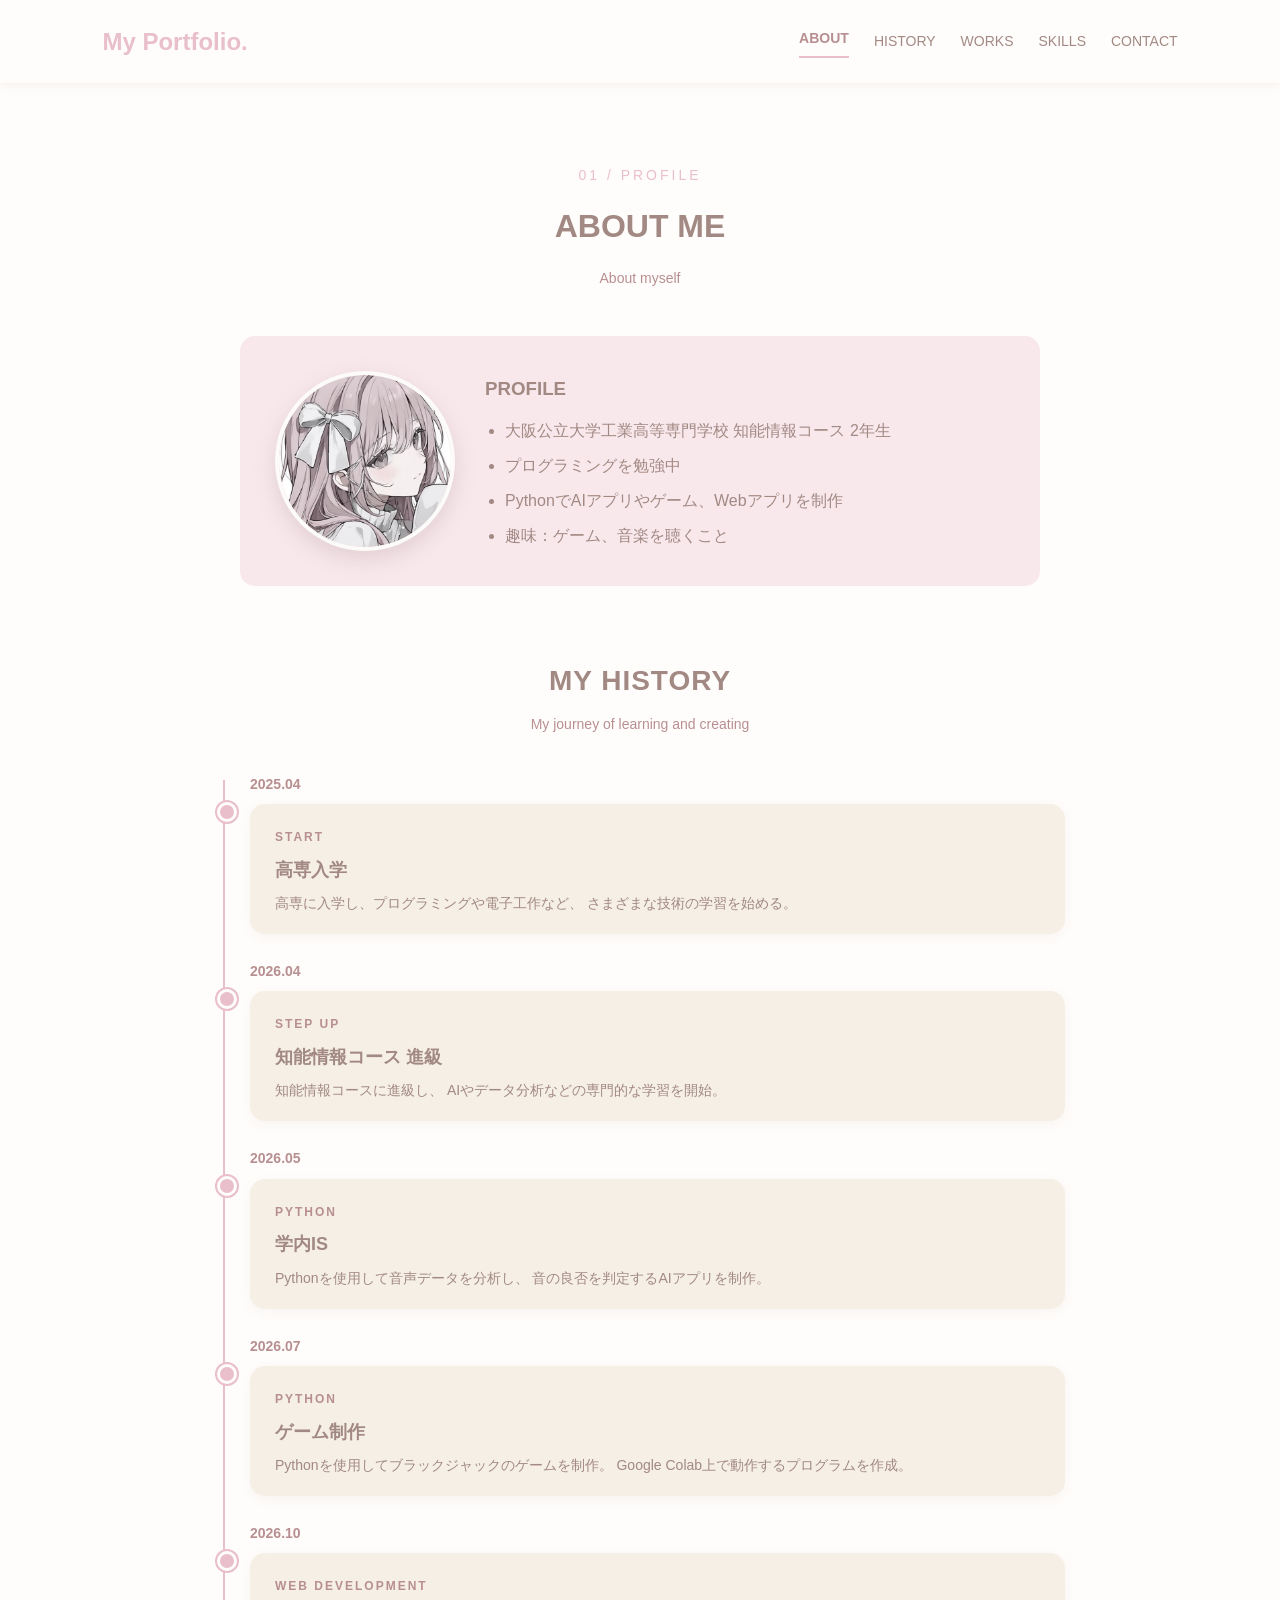
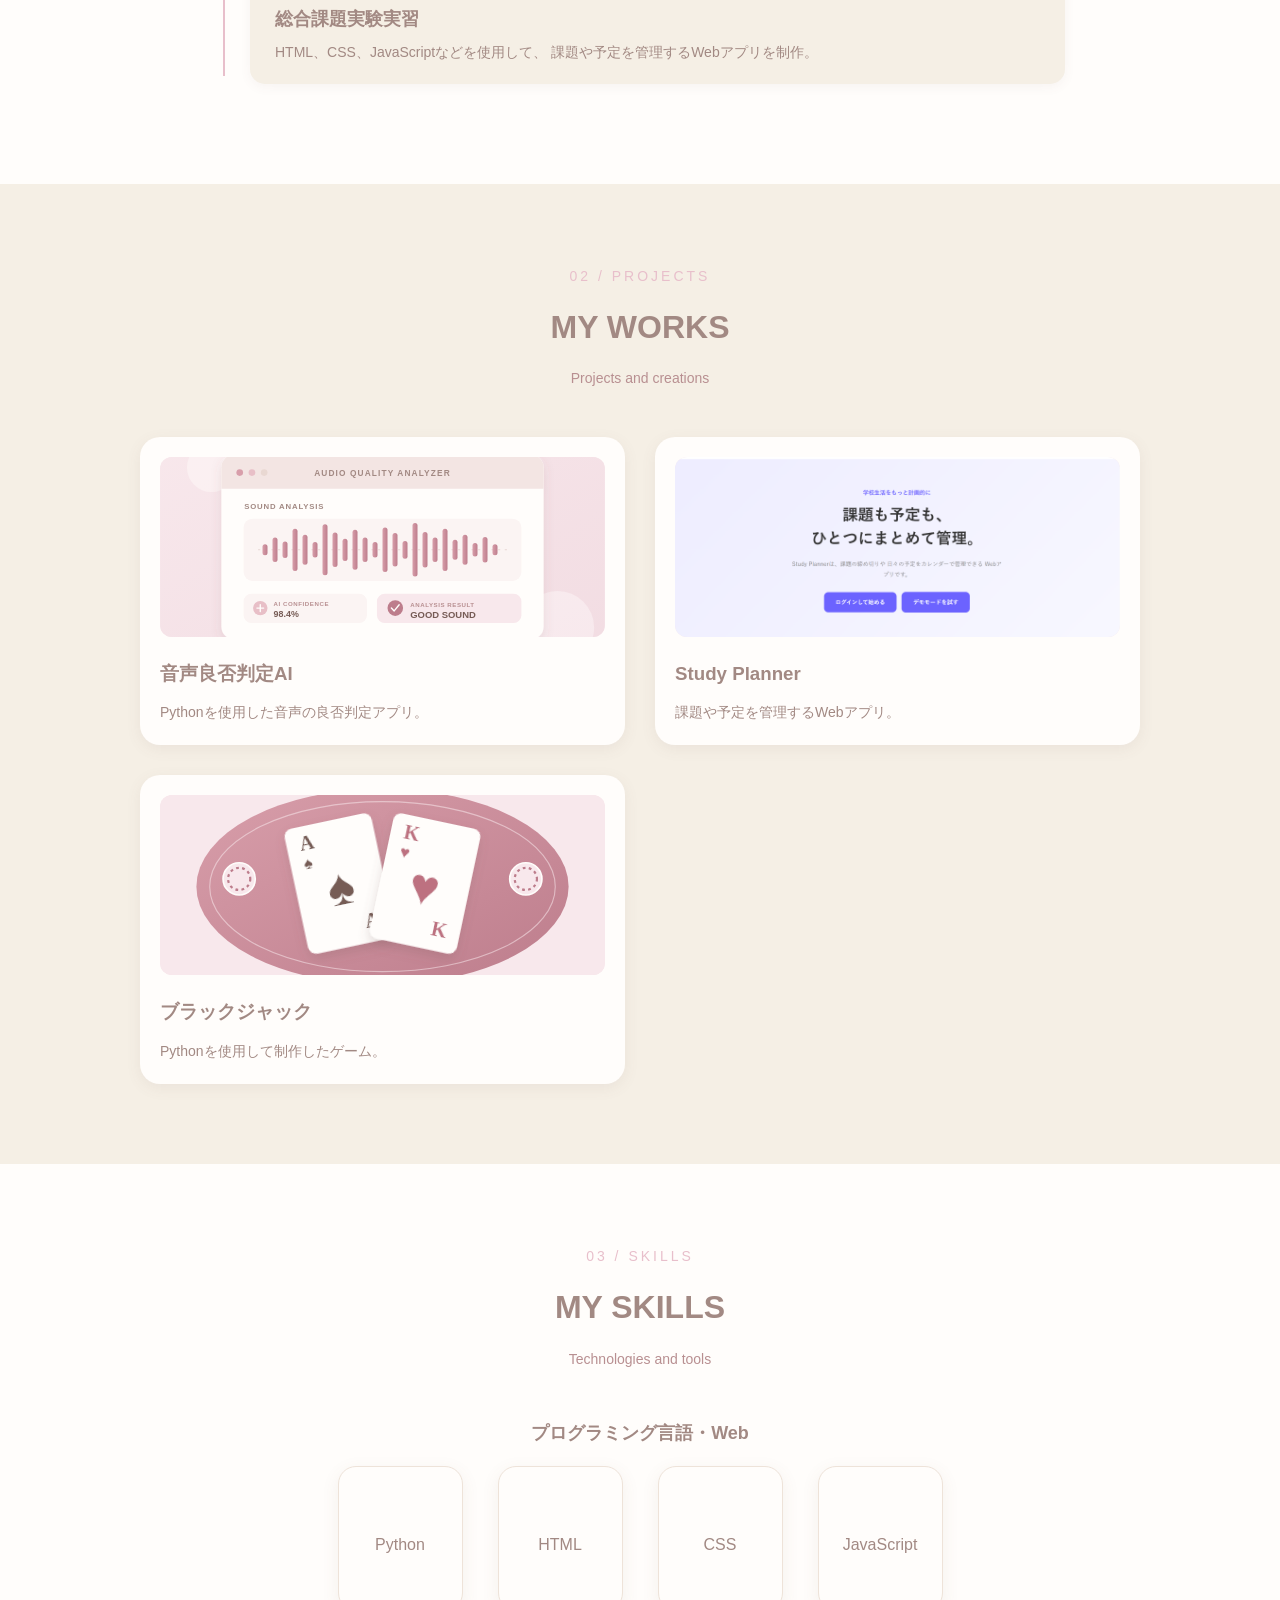
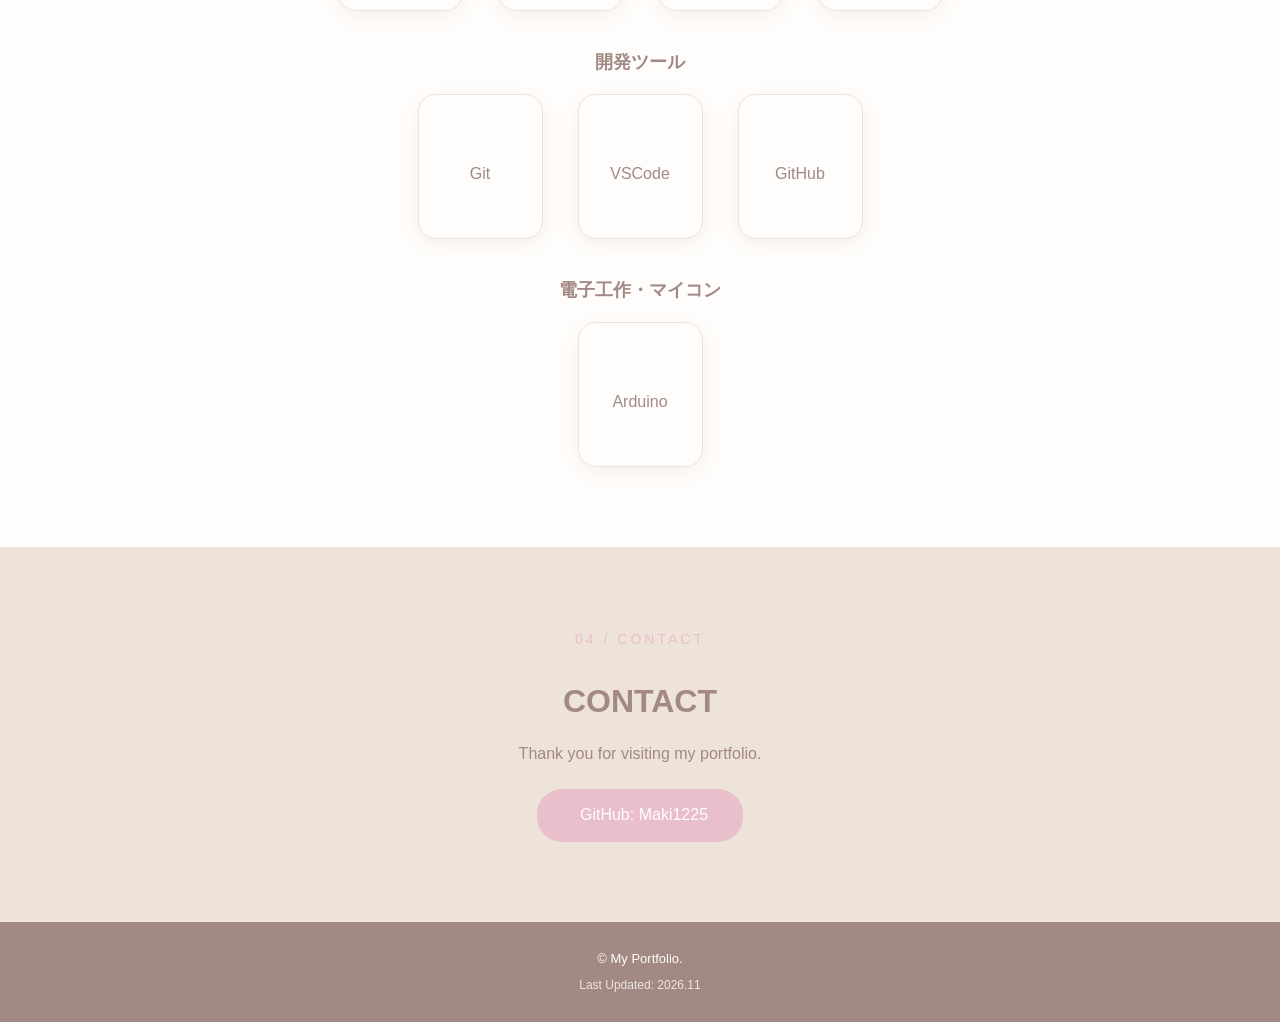
==== index.html @ 2e911157 "Add blackjack GitHub link" ====
<!DOCTYPE html>
<html lang="ja">

<head>
  <meta charset="UTF-8">
  <meta name="viewport" content="width=device-width, initial-scale=1.0">

  <link rel="stylesheet" href="css/style.css">
  <link rel="stylesheet" href="https://cdn.jsdelivr.net/gh/devicons/devicon@latest/devicon.min.css" media="print"
    onload="this.media='all'">
</head>

<body>

  <div id="pageLoader" class="page-loader" role="status" aria-live="polite">
    <div class="loader-spinner" aria-hidden="true"></div>
    <p>Loading</p>
  </div>

  <!-- ヘッダー -->
  <header>
    <h1 class="logo">My Portfolio.</h1>

    <nav>
      <a href="#about">ABOUT</a>
      <a href="#history">HISTORY</a>
      <a href="#works">WORKS</a>
      <a href="#skills">SKILLS</a>
      <a href="#contact">CONTACT</a>
    </nav>
  </header>

  <!-- メイン -->
  <main>

    <!-- プロフィール -->
    <section id="about" class="content-section">

      <p class="section-number">01 / PROFILE</p>
      <h2>ABOUT ME</h2>

      <p class="section-description">
        About myself
      </p>

      <div class="profile-box">

        <div class="profile-image">
          <img src="images/profile-icon.png" alt="アイコン風のイラスト">
        </div>

        <div class="profile-text">
          <h3>PROFILE</h3>
          <ul>
            <li>大阪公立大学工業高等専門学校 知能情報コース 2年生</li>
            <li>プログラミングを勉強中</li>
            <li>PythonでAIアプリやゲーム、Webアプリを制作</li>
            <li>趣味：ゲーム、音楽を聴くこと</li>
          </ul>
        </div>

      </div>

      <!-- MY HISTORY -->
      <div id="history" class="history-section">
        <h3>MY HISTORY</h3>
        <p class="history-subtitle">
          My journey of learning and creating
        </p>

        <div class="timeline">

          <div class="timeline-item">
            <span class="timeline-date">2025.04</span>
            <div class="timeline-content">
              <span class="timeline-label">START</span>
              <h4>高専入学</h4>
              <p>
                高専に入学し、プログラミングや電子工作など、
                さまざまな技術の学習を始める。
              </p>
            </div>
          </div>

          <div class="timeline-item">
            <span class="timeline-date">2026.04</span>
            <div class="timeline-content">
              <span class="timeline-label">STEP UP</span>
              <h4>知能情報コース 進級</h4>
              <p>
                知能情報コースに進級し、
                AIやデータ分析などの専門的な学習を開始。
              </p>
            </div>
          </div>

          <div class="timeline-item">
            <span class="timeline-date">2026.05</span>
            <div class="timeline-content">
              <span class="timeline-label">PYTHON</span>
              <h4>学内IS</h4>
              <p>
                Pythonを使用して音声データを分析し、
                音の良否を判定するAIアプリを制作。
              </p>
            </div>
          </div>

          <div class="timeline-item">
            <span class="timeline-date">2026.07</span>
            <div class="timeline-content">
              <span class="timeline-label">PYTHON</span>
              <h4>ゲーム制作</h4>
              <p>
                Pythonを使用してブラックジャックのゲームを制作。
                Google Colab上で動作するプログラムを作成。
              </p>
            </div>
          </div>
          <div class="timeline-item">
            <span class="timeline-date">2026.10</span>
            <div class="timeline-content">
              <span class="timeline-label">WEB DEVELOPMENT</span>
              <h4>総合課題実験実習</h4>
              <p>
                HTML、CSS、JavaScriptなどを使用して、
                課題や予定を管理するWebアプリを制作。
              </p>
            </div>
          </div>

        </div>
      </div>
    </section>

    <!-- 制作物 -->
    <section id="works" class="content-section">

      <p class="section-number">02 / PROJECTS</p>
      <h2>MY WORKS</h2>

      <p class="section-description">
        Projects and creations
      </p>

      <div class="works-container">

        <!-- PROJECT 01 -->
        <div class="work-card" data-category="python" data-project="audio" role="button" tabindex="0">
          <div class="work-image">
            <img src="images/audio-ai-cover.svg" alt="音声波形をAIで分析し、良音と判定した画面のイラスト">
          </div>
          <div class="work-info">
            <h3>音声良否判定AI</h3>
            <p>Pythonを使用した音声の良否判定アプリ。</p>
          </div>
        </div>

        <!-- PROJECT 02 -->
        <div class="work-card" data-category="web" data-project="studyplanner" role="button" tabindex="0">
          <div class="work-image">
            <img src="images/project02.png" alt="Study Planner">
          </div>
          <div class="work-info">
            <h3>Study Planner</h3>
            <p>課題や予定を管理するWebアプリ。</p>
          </div>
        </div>

        <!-- PROJECT 03 -->
        <div class="work-card" data-category="python" data-project="project03" role="button" tabindex="0">

          <div class="work-image">
            <img src="images/blackjack-cover.svg" alt="ピンクのテーブルに並んだブラックジャックのトランプ">
          </div>

          <div class="work-info">
            <h3>ブラックジャック</h3>
            <p>Pythonを使用して制作したゲーム。</p>
          </div>

        </div>

      </div>

    </section>

    <section id="skills" class="content-section">

      <p class="section-number">03 / SKILLS</p>
      <h2>MY SKILLS</h2>
      <p class="section-description">Technologies and tools</p>

      <div class="skill-category">
        <h3>プログラミング言語・Web</h3>
        <div class="skills-container">

          <div class="skill-item" data-project="skill-python" role="button" tabindex="0">
            <i class="devicon-python-plain"></i>
            <span>Python</span>
          </div>

          <div class="skill-item" data-project="skill-html" role="button" tabindex="0">
            <i class="devicon-html5-plain"></i>
            <span>HTML</span>
          </div>

          <div class="skill-item" data-project="skill-css" role="button" tabindex="0">
            <i class="devicon-css3-plain"></i>
            <span>CSS</span>
          </div>

          <div class="skill-item" data-project="skill-javascript" role="button" tabindex="0">
            <i class="devicon-javascript-plain"></i>
            <span>JavaScript</span>
          </div>
        </div>
      </div>

      <div class="skill-category">
        <h3>開発ツール</h3>
        <div class="skills-container">
          <div class="skill-item" data-project="skill-git" role="button" tabindex="0">
            <i class="devicon-git-plain"></i>
            <span>Git</span>
          </div>

          <div class="skill-item" data-project="skill-vscode" role="button" tabindex="0">
            <i class="devicon-vscode-plain"></i>
            <span>VSCode</span>
          </div>

          <div class="skill-item" data-project="skill-github" role="button" tabindex="0">
            <i class="devicon-github-original"></i>
            <span>GitHub</span>
          </div>
        </div>
      </div>

      <div class="skill-category">
        <h3>電子工作・マイコン</h3>
        <div class="skills-container">
          <div class="skill-item" data-project="skill-arduino" role="button" tabindex="0">
            <i class="devicon-arduino-plain"></i>
            <span>Arduino</span>
          </div>
        </div>
      </div>

    </section>

    <!-- 連絡先 -->
    <section id="contact" class="content-section contact">

      <p class="section-number">04 / CONTACT</p>
      <h2>CONTACT</h2>

      <p>
        Thank you for visiting my portfolio.
      </p>

      <a class="contact-button" href="https://github.com/Maki1225" target="_blank" rel="noopener noreferrer">
        <i class="devicon-github-original" aria-hidden="true"></i>
        GitHub: Maki1225
      </a>

    </section>

  </main>

  <!-- フッター -->
  <footer>
    <p>© My Portfolio.</p>
    <p>Last Updated: <time datetime="2026-11">2026.11</time></p>
  </footer>

  <!-- ページトップボタン -->
  <button id="backToTop" aria-label="ページトップに戻る">
    ↑
  </button>

  <!-- 画像拡大表示 -->
  <div id="imageModal" class="image-modal" aria-modal="true" role="dialog" aria-label="画像拡大表示">
    <button id="prevImageBtn" class="gallery-nav prev" type="button" aria-label="前の画像">‹</button>
    <div class="image-modal-panel">
      <button id="closeModal" class="close-image-modal" type="button" aria-label="閉じる">×</button>
      <img id="modalImage" src="" alt="拡大画像">
    </div>
    <button id="nextImageBtn" class="gallery-nav next" type="button" aria-label="次の画像">›</button>
  </div>

  <!-- プロジェクト詳細画面 -->
  <div id="projectModal" class="project-modal">

    <div class="project-modal-content">

      <button id="closeProjectModal" class="close-project-modal" aria-label="閉じる">
        ×
      </button>

      <!-- PROJECT 01 -->
      <div id="audioProject" class="project-content">
        <h2>音声良否判定AI</h2>
        <p class="project-subtitle">Python / 機械学習 / 音声データ分析</p>

        <h3>Overview</h3>
        <p>
          音声ファイルを読み込み、音の特徴を分析して、
          正常音と異常音を判定するアプリです。
          音声データから特徴量を抽出し、機械学習を利用することで、
          音声の良否を自動で判定できるように制作しました。
        </p>

        <h3>Development</h3>
        <p>
          音声データの分析には、MFCC、RMS、スペクトル重心、
          ゼロ交差率の4種類の特徴量を使用しました。
          抽出した特徴量をStandardScalerで標準化し、
          KNN（K近傍法）を用いて正常音と異常音の特徴を学習させました。
        </p>
        <p>
          また、正常音と異常音それぞれの特徴との距離を比較することで、
          判定結果を表示する仕組みを実装しました。
          複数の音声ファイルをまとめて選択できる機能や、
          判定結果をCSV形式で保存できる機能も追加しました。
        </p>

        <h3>Technologies</h3>
        <p>
          Python / Librosa / NumPy / scikit-learn / Tkinter
        </p>

      </div>

      <!-- PROJECT 02 -->
      <div id="studyplannerProject" class="project-content">
        <h2>Study Planner</h2>

        <p class="project-subtitle">
          課題・予定管理Webアプリ
        </p>

        <h3>Overview</h3>
        <p>
          課題の締め切りや日々の予定をカレンダーで管理できるWebアプリです。
          Googleアカウントでログインし、自分のスケジュールを管理できます。
        </p>

        <h3>Development</h3>
        <p>
          課題の提出期限や優先順位、予定の日付・時間・メモを登録し、
          カレンダーで確認できる機能を実装しました。
          また、グループの作成や招待コードでの参加を通じて、
          課題や予定を共有できます。
        </p>

        <h3>Technologies</h3>
        <p>
          HTML / CSS / JavaScript / Hono / TypeScript
        </p>

        <h3>Gallery</h3>
        <div class="project-gallery">
          <img src="images/studyplanner-01.png" alt="Study Plannerの画面1">
          <img src="images/studyplanner-02.png" alt="Study Plannerの画面2">
          <img src="images/studyplanner-03.png" alt="Study Plannerの画面3">
          <img src="images/studyplanner-04.png" alt="Study Plannerの画面4">
          <img src="images/studyplanner-05.png" alt="Study Plannerの画面5">
          <!-- 後からスクリーンショットを4枚以上追加 -->
        </div>

        <h3>Link</h3>
        <p>
          <a href="https://schedule-sai.vercel.app/" target="_blank" rel="noopener noreferrer">
            Study Plannerを開く
          </a>
        </p>

      </div>

      <!-- PROJECT 03 -->
      <div id="project03Project" class="project-content">

        <h2>ブラックジャック</h2>

        <p class="project-subtitle">
          Python / Google Colab
        </p>

        <h3>Overview</h3>
        <p>
          Pythonを使用して制作したゲームです。
          Google Colabを開発環境として使用し、
          実際に遊ぶことができるプログラムを制作しました。
        </p>

        <h3>Development</h3>
        <p>
          ゲームの動作や進行に必要な処理をPythonで実装しました。
          プログラムの構成や処理の流れを考えながら制作しました。
        </p>

        <h3>Technologies</h3>
        <p>
          Python / Google Colab
        </p>
        <h3>GitHub</h3>
        <p>
          <a href="https://github.com/Maki1225/blackjack-python" target="_blank" rel="noopener noreferrer">
            GitHubでソースコードを見る
          </a>
        </p>

        <h3>Gallery</h3>
        <div class="project-gallery">
          <img src="images/blackjack-01.png" alt="ブラックジャックの画面1">
          <img src="images/blackjack-02.png" alt="ブラックジャックの画面2">
          <img src="images/blackjack-03.png" alt="ブラックジャックの画面3">
          <img src="images/blackjack-04.png" alt="ブラックジャックの画面4">
          <!-- 後からスクリーンショットを4枚以上追加 -->
        </div>

        <h3>Link</h3>
        <p>
          <a href=" https://colab.research.google.com/drive/16HE3-ZgCS3ziQcXTna_pBtovIT29ucmE" target="_blank"
            rel="noopener noreferrer">
            Google Colab
          </a>
        </p>

      </div>

      <div id="skill-pythonProject" class="project-content">
        <h2>Python</h2>
        <p class="project-subtitle">学習・制作経験</p>
        <h3>取り組んだこと</h3>
        <p>
          ブラックジャックのゲームや、音声の良否を判定するAIアプリを制作しました。
          音声アプリでは、音声データから特徴量を取り出し、機械学習で判定する処理に取り組みました。
        </p>
        <h3>使用した技術</h3>
        <p>Librosa / NumPy / scikit-learn / Tkinter</p>
      </div>

      <div id="skill-arduinoProject" class="project-content">
        <h2>Arduino</h2>
        <p class="project-subtitle">学習・制作経験</p>
        <h3>取り組んだこと</h3>
        <p>
          Arduinoをスキルとして学習しています。電子工作やマイコン制御で学んだ内容を、
          具体的な制作例とあわせて紹介できるよう、経験を重ねています。
        </p>
      </div>

      <div id="skill-gitProject" class="project-content">
        <h2>Git</h2>
        <p class="project-subtitle">学習・制作経験</p>
        <h3>取り組んだこと</h3>
        <p>
          ソースコードの変更を記録し、制作物の更新を管理するために使用しています。
          変更履歴を確認しながら、Webサイトやアプリの開発を進めています。
        </p>
      </div>

      <div id="skill-vscodeProject" class="project-content">
        <h2>VSCode</h2>
        <p class="project-subtitle">学習・制作経験</p>
        <h3>取り組んだこと</h3>
        <p>
          PythonやHTML、CSS、JavaScriptのコードを編集する開発環境として使用し、
          ポートフォリオやアプリの制作に取り組んでいます。
        </p>
      </div>

      <div id="skill-githubProject" class="project-content">
        <h2>GitHub</h2>
        <p class="project-subtitle">学習・制作経験</p>
        <h3>取り組んだこと</h3>
        <p>
          制作物のソースコードを管理・共有するために使用しています。
          Gitによる変更履歴の管理とあわせて、開発に活用しています。
        </p>
      </div>

      <div id="skill-htmlProject" class="project-content">
        <h2>HTML</h2>
        <p class="project-subtitle">学習・制作経験</p>
        <h3>取り組んだこと</h3>
        <p>
          Study Plannerやポートフォリオの制作を通して、見出しや文章、リンク、
          画像などを使ったWebページの構造を作成しています。
        </p>
      </div>

      <div id="skill-cssProject" class="project-content">
        <h2>CSS</h2>
        <p class="project-subtitle">学習・制作経験</p>
        <h3>取り組んだこと</h3>
        <p>
          Study Plannerやポートフォリオで、色や余白、レイアウトを調整し、
          画面サイズに応じて見やすく表示されるデザインを作成しています。
        </p>
      </div>

      <div id="skill-javascriptProject" class="project-content">
        <h2>JavaScript</h2>
        <p class="project-subtitle">学習・制作経験</p>
        <h3>取り組んだこと</h3>
        <p>
          Study Plannerやポートフォリオで、クリック操作に応じた表示切り替えなど、
          Webページに動きを加える処理を実装しています。
        </p>
      </div>
    </div>
  </div>
  <script src="js/script.js"></script>

</body>

</html>
---- css/style.css ----
/* =========================
   カラー設定
========================= */
:root {
  --main-color: #E8BFCB;
  --pink: #F8E8EC;
  --white: #FFFDFB;
  --beige: #eee3d9;
  --ivory: #F5EFE5;
  --text-color: #a28983;
  --sub-color: #B88F91;
}

/* =========================
   全体
========================= */
* {
  margin: 0;
  padding: 0;
  box-sizing: border-box;
}

html {
  scroll-behavior: smooth;
}

body {
  font-family: "Yu Gothic", "Meiryo", sans-serif;
  background-color: var(--white);
  color: var(--text-color);
  line-height: 1.8;
}

img {
  max-width: 100%;
}

.page-loader {
  position: fixed;
  inset: 0;
  z-index: 2000;
  display: flex;
  flex-direction: column;
  justify-content: center;
  align-items: center;
  gap: 16px;
  background-color: rgba(248, 232, 236, 0.7);
  color: var(--sub-color);
  letter-spacing: 3px;
  transition: opacity 0.33s ease, visibility 0.33s ease;
}

.page-loader.is-hidden {
  opacity: 0;
  visibility: hidden;
  pointer-events: none;
}

.loader-spinner {
  width: 42px;
  height: 42px;
  border: 3px solid rgba(184, 143, 145, 0.25);
  border-top-color: var(--sub-color);
  border-radius: 50%;
  animation: loader-spin 0.8s linear infinite;
}

.page-loader p {
  font-size: 13px;
}

@keyframes loader-spin {
  to {
    transform: rotate(360deg);
  }
}

/* =========================
   ヘッダー
========================= */
header {
  width: 100%;
  padding: 20px 8%;
  background-color: var(--white);
  display: flex;
  justify-content: space-between;
  align-items: center;
  position: sticky;
  top: 0;
  z-index: 100;
  box-shadow: 0 2px 10px rgba(118, 91, 85, 0.08);
}

.logo {
  font-size: 24px;
  font-weight: bold;
  color: var(--main-color);
}

nav {
  display: flex;
  align-items: center;
  gap: 25px;
}

nav a {
  text-decoration: none;
  color: var(--text-color);
  font-size: 14px;
  transition: color 0.3s, background-color 0.3s;
}

nav a:hover {
  color: var(--sub-color);
}

nav a.active {
  color: var(--sub-color);
  font-weight: bold;
  border-bottom: 2px solid var(--main-color);
  padding-bottom: 5px;
}

/* =========================
   メインビジュアル
========================= */
.hero {
  min-height: 500px;
  padding: 100px 8%;
  background-color: var(--pink);
  display: flex;
  flex-direction: column;
  justify-content: center;
  align-items: center;
  text-align: center;
  position: relative;
  overflow: hidden;
}

.hero h2 {
  font-size: 48px;
  margin-bottom: 20px;
  color: var(--text-color);
  letter-spacing: 3px;
}

.hero-subtitle {
  font-size: 18px;
  letter-spacing: 4px;
  color: var(--sub-color);
  margin-bottom: 15px;
}

.decoration {
  position: absolute;
  border-radius: 50%;
  background-color: rgba(232, 191, 203, 0.35);
}

.decoration1 {
  width: 180px;
  height: 180px;
  top: 30px;
  left: 8%;
}

.decoration2 {
  width: 120px;
  height: 120px;
  bottom: 30px;
  right: 12%;
}

/* =========================
   セクション共通
========================= */
.content-section {
  padding: 80px 10%;
}

.section-number {
  color: var(--main-color);
  font-size: 14px;
  letter-spacing: 3px;
  text-align: center;
  margin-bottom: 10px;
}

.content-section>h2 {
  font-size: 32px;
  color: var(--text-color);
  text-align: center;
  margin-bottom: 10px;
}

.section-description {
  color: var(--sub-color);
  font-size: 14px;
  text-align: center;
  margin-bottom: 45px;
}

/* =========================
   ABOUT / プロフィール
========================= */
#about {
  background-color: var(--white);
}

.profile-box {
  max-width: 800px;
  margin: 0 auto;
  padding: 35px;
  background-color: var(--pink);
  border-radius: 15px;
  display: flex;
  gap: 30px;
  align-items: center;
}

.profile-image {
  width: 180px;
  height: 180px;
  flex-shrink: 0;
  border-radius: 50%;
  background-color: var(--beige);
  overflow: hidden;
  box-shadow: 0 8px 22px rgba(129, 92, 94, 0.18);
  border: 4px solid rgba(255, 255, 255, 0.85);
}

.profile-image img {
  display: block;
  width: 100%;
  height: 100%;
  object-fit: cover;
  object-position: center;
}

.profile-text {
  flex: 1;
}

.profile-text h3 {
  color: var(--text-color);
  margin-bottom: 12px;
}

.profile-text ul {
  display: inline-block;
  padding-left: 1.25em;
  text-align: left;
}

.profile-text li + li {
  margin-top: 6px;
}

/* =========================
   MY CREATIVE HISTORY
========================= */
.history-section {
  max-width: 850px;
  margin: 70px auto 20px;
}

.history-section>h3 {
  font-size: 28px;
  color: var(--text-color);
  margin-bottom: 5px;
  letter-spacing: 1px;
  text-align: center;
}

.history-subtitle {
  color: var(--sub-color);
  font-size: 14px;
  text-align: center;
  margin-bottom: 35px;
}

/* タイムライン全体 */
.timeline {
  position: relative;
  padding-left: 35px;
}

/* 縦線 */
.timeline::before {
  content: "";
  position: absolute;
  left: 8px;
  top: 8px;
  bottom: 8px;
  width: 2px;
  background-color: var(--main-color);
}

/* 各出来事 */
.timeline-item {
  position: relative;
  margin-bottom: 25px;
}

.timeline-item:last-child {
  margin-bottom: 0;
}

/* 丸印 */
.timeline-item::before {
  content: "";
  position: absolute;
  left: -33px;
  top: 30px;
  width: 14px;
  height: 14px;
  border-radius: 50%;
  background-color: var(--main-color);
  border: 3px solid var(--white);
  box-shadow: 0 0 0 2px var(--main-color);
  z-index: 1;
}

/* 年月 */
.timeline-date {
  display: block;
  color: var(--sub-color);
  font-size: 14px;
  font-weight: bold;
  margin-bottom: 7px;
  white-space: nowrap;
}

/* タイムラインのカード */
.timeline-content {
  width: 100%;
  padding: 18px 25px;
  background-color: var(--ivory);
  border-radius: 15px;
  box-shadow: 0 3px 12px rgba(118, 91, 85, 0.06);
  transition: transform 0.3s;
}

.timeline-content:hover {
  transform: translateX(5px);
}

.timeline-content span {
  display: inline-block;
  color: var(--sub-color);
  font-size: 12px;
  font-weight: bold;
  letter-spacing: 2px;
  margin-bottom: 5px;
}

.timeline-content h4 {
  color: var(--text-color);
  font-size: 18px;
  margin-bottom: 5px;
}

.timeline-content p {
  color: var(--text-color);
  font-size: 14px;
  line-height: 1.8;
  overflow-wrap: break-word;
  word-break: normal;
}

/* =========================
   WORKS / 制作物
========================= */
#works {
  background-color: var(--ivory);
}

.work-filters {
  display: flex;
  justify-content: center;
  flex-wrap: wrap;
  gap: 12px;
  margin: 0 auto 30px;
}

.filter-btn {
  padding: 9px 22px;
  border: 1px solid var(--main-color);
  border-radius: 25px;
  background-color: var(--white);
  color: var(--text-color);
  cursor: pointer;
  transition: 0.3s;
}

.filter-btn:hover,
.filter-btn.active {
  background-color: var(--main-color);
  color: var(--text-color);
}

.works-container {
  display: grid;
  grid-template-columns: repeat(2, minmax(0, 1fr));
  gap: 30px;
  max-width: 1000px;
  margin: 0 auto;
}

.work-card {
  min-width: 0;
  width: 100%;
  padding: 20px;
  background-color: var(--white);
  border-radius: 20px;
  overflow-wrap: anywhere;
  box-shadow: 0 4px 15px rgba(118, 91, 85, 0.08);
  transition: 0.3s;
}

.work-card h3 {
  color: var(--text-color);
  margin: 10px 0;
}

.work-card p {
  font-size: 14px;
  line-height: 1.8;
}

.work-image {
  min-height: 180px;
  background-color: var(--pink);
  border-radius: 12px;
  display: flex;
  justify-content: center;
  align-items: center;
  color: var(--sub-color);
  letter-spacing: 2px;
}

.work-info {
  padding-top: 10px;
}

.work-card.hidden {
  display: none;
}

/* =========================
   SKILLS / スキル
========================= */
#skills {
  background-color: var(--white);
}

.skill-category {
  max-width: 850px;
  margin: 35px auto 0;
}

.skill-category h3 {
  margin-bottom: 16px;
  color: var(--text-color);
  font-size: 18px;
  text-align: center;
}

.skill-category .skills-container {
  margin-top: 0;
}

.skills-container {
  max-width: 850px;
  margin: 0 auto;
  display: flex;
  flex-wrap: wrap;
  justify-content: center;
  gap: 15px;
}

.skill-item {
  display: flex;
  align-items: center;
  gap: 10px;
  padding: 12px 25px;
  background-color: var(--pink);
  border: 1px solid var(--main-color);
  border-radius: 25px;
  color: var(--text-color);
}

.skill-item i {
  font-size: 30px;
}

/* =========================
   CONTACT / 連絡先
========================= */
#contact {
  background-color: var(--beige);
  text-align: center;
}

#contact p {
  margin-bottom: 20px;
}

.contact-button {
  display: inline-block;
  padding: 12px 35px;
  background-color: var(--main-color);
  color: var(--white);
  text-decoration: none;
  border-radius: 25px;
  transition: 0.3s;
}

.contact-button i {
  margin-right: 8px;
}

.contact-button:hover {
  background-color: var(--sub-color);
}

/* =========================
   フッター
========================= */
footer {
  padding: 25px;
  text-align: center;
  background-color: var(--text-color);
  color: var(--white);
  font-size: 13px;
}

footer p + p {
  margin-top: 5px;
  font-size: 12px;
  opacity: 0.8;
}

/* =========================
   ページトップボタン
========================= */
#backToTop {
  position: fixed;
  right: 25px;
  bottom: 25px;
  width: 48px;
  height: 48px;
  border: none;
  border-radius: 50%;
  background-color: var(--main-color);
  color: #765B55;
  font-size: 25px;
  cursor: pointer;
  box-shadow: 0 3px 10px rgba(118, 91, 85, 0.15);
  opacity: 0;
  visibility: hidden;
  transition: 0.3s;
  z-index: 200;
}

#backToTop.show {
  opacity: 1;
  visibility: visible;
}

#backToTop:hover {
  background-color: var(--sub-color);
  color: white;
}

/* =========================
   スクロール時のふわっと表示
========================= */
.reveal {
  opacity: 0;
  transform: translateY(30px);
  transition: opacity 0.7s ease, transform 0.7s ease;
}

.reveal.visible {
  opacity: 1;
  transform: translateY(0);
}

@media (prefers-reduced-motion: reduce) {

  .reveal,
  .page-loader {
    transition: none;
  }

  .loader-spinner {
    animation: none;
  }
}

/* =========================
   スマートフォン対応
========================= */
@media (max-width: 650px) {

  /* ヘッダー */
  header {
    padding: 15px 5%;
    flex-direction: column;
    gap: 12px;
  }

  .logo {
    font-size: 21px;
  }

  nav {
    display: flex;
    flex-wrap: wrap;
    justify-content: center;
    gap: 12px;
  }

  nav a {
    margin: 0;
    font-size: 12px;
  }

  /* メインビジュアル */
  .hero {
    min-height: 400px;
    padding: 70px 5%;
  }

  .hero h2 {
    font-size: 34px;
  }

  .hero-subtitle {
    font-size: 14px;
  }

  /* セクション */
  .content-section {
    padding: 60px 6%;
  }

  .content-section>h2 {
    font-size: 27px;
  }

  /* プロフィール */
  .profile-box {
    flex-direction: column;
    text-align: center;
    padding: 25px 20px;
  }

  .profile-image {
    width: 150px;
    height: 150px;
  }

  /* タイムライン */
  .history-section {
    margin-top: 50px;
  }

  .history-section>h3 {
    font-size: 22px;
  }

  .history-subtitle {
    font-size: 12px;
    margin-bottom: 25px;
  }

  .timeline {
    padding-left: 30px;
  }

  .timeline::before {
    left: 8px;
  }

  .timeline-item::before {
    left: -28px;
    top: 28px;
  }

  .timeline-item {
    margin-bottom: 20px;
  }

  .timeline-date {
    font-size: 12px;
    margin-bottom: 6px;
  }

  .timeline-content {
    width: 100%;
    padding: 15px 17px;
  }

  .timeline-content h4 {
    font-size: 16px;
  }

  .timeline-content p {
    font-size: 13px;
    line-height: 1.7;
  }

  /* 作品 */
  .works-container {
    grid-template-columns: 1fr;
    gap: 20px;
  }

  .work-image {
    min-height: 150px;
  }

  /* スキル */
  .skills-container {
    gap: 10px;
  }

  .skill-item {
    padding: 10px 18px;
    font-size: 14px;
  }

  /* ページトップ */
  #backToTop {
    right: 15px;
    bottom: 15px;
    width: 42px;
    height: 42px;
  }
}

html {
  scroll-behavior: smooth;
}

#history {
  scroll-margin-top: 100px;
}

/* =========================
   プロジェクト詳細画面
========================= */

.work-card {
  cursor: pointer;
}

.work-card:hover,
.work-card:focus-visible {
  transform: translateY(-8px);
  box-shadow: 0 12px 24px rgba(118, 91, 85, 0.16);
}

.project-modal {
  display: none;
  position: fixed;
  inset: 0;
  z-index: 1000;
  background-color: rgba(70, 50, 50, 0.65);
  justify-content: center;
  align-items: center;
  padding: 20px;
}

.project-modal.show {
  display: flex;
}

.project-modal-content {
  position: relative;
  width: 100%;
  max-width: 800px;
  max-height: 85vh;
  overflow-y: auto;
  padding: 55px 45px 45px;
  background-color: var(--white);
  border-radius: 20px;
}

.close-project-modal {
  position: absolute;
  top: 15px;
  right: 20px;
  border: none;
  background: none;
  color: var(--text-color);
  font-size: 35px;
  cursor: pointer;
}

.project-content {
  display: none;
}

.project-content h2 {
  margin-bottom: 20px;
  color: var(--text-color);
}

.project-content p {
  line-height: 2;
}

@media (max-width: 650px) {
  .project-modal-content {
    padding: 50px 20px 30px;
  }
}

/* プロジェクト画像一覧 */
.project-gallery {
  display: grid;
  grid-template-columns: repeat(2, minmax(0, 1fr));
  gap: 15px;
  margin-top: 20px;
}

.project-gallery img {
  width: 100%;
  height: 200px;
  object-fit: contain;
  background-color: var(--ivory);
  border-radius: 12px;
  border: 1px solid var(--beige);
  cursor: zoom-in;
  transition: transform 0.2s ease, box-shadow 0.2s ease;
}

.project-gallery img:hover {
  transform: translateY(-2px);
  box-shadow: 0 8px 18px rgba(130, 96, 100, 0.12);
}

@media (max-width: 650px) {
  .project-gallery {
    grid-template-columns: 1fr;
  }
}

.image-modal {
  position: fixed;
  inset: 0;
  display: none;
  align-items: center;
  justify-content: center;
  background: rgba(35, 30, 33, 0.75);
  z-index: 1100;
  padding: 24px;
  opacity: 0;
  transition: opacity 0.22s ease;
}

.image-modal.show {
  display: flex;
  opacity: 1;
}

.image-modal-panel {
  position: relative;
  display: flex;
  align-items: center;
  justify-content: center;
  padding-top: 52px;
}

.image-modal img {
  max-width: min(calc(100vw - 48px), 900px);
  max-height: calc(100vh - 100px);
  object-fit: contain;
  border-radius: 16px;
  background-color: rgba(255, 255, 255, 0.9);
  box-shadow: 0 18px 45px rgba(0, 0, 0, 0.25);
  animation: imageZoomIn 0.25s ease;
}

@keyframes imageZoomIn {
  from {
    opacity: 0;
    transform: scale(0.94) translateY(10px);
  }
  to {
    opacity: 1;
    transform: scale(1) translateY(0);
  }
}

.close-image-modal {
  position: absolute;
  top: 0;
  right: 0;
  border: 2px solid #fff;
  background: #3b3033;
  color: #fff;
  width: 42px;
  height: 42px;
  border-radius: 50%;
  font-size: 32px;
  line-height: 1;
  cursor: pointer;
  box-shadow: 0 3px 12px rgba(0, 0, 0, 0.4);
  transition: background 0.2s ease, transform 0.2s ease;
}

.close-image-modal:hover {
  background: #765b55;
  transform: scale(1.08);
}

.close-image-modal:focus-visible {
  outline: 3px solid #fff;
  outline-offset: 3px;
}

.gallery-nav {
  position: absolute;
  top: 50%;
  transform: translateY(-50%);
  width: 48px;
  height: 48px;
  border: none;
  border-radius: 50%;
  background: rgba(255, 255, 255, 0.18);
  color: #fff;
  font-size: 34px;
  cursor: pointer;
  transition: background 0.2s ease, transform 0.2s ease;
}

.gallery-nav:hover {
  background: rgba(255, 255, 255, 0.28);
}

.gallery-nav.prev {
  left: 20px;
}

.gallery-nav.next {
  right: 20px;
}

.gallery-nav:disabled {
  opacity: 0.4;
  cursor: not-allowed;
}

@media (max-width: 650px) {
  .gallery-nav {
    width: 40px;
    height: 40px;
    font-size: 28px;
  }

  .gallery-nav.prev {
    left: 8px;
  }

  .gallery-nav.next {
    right: 8px;
  }
}

/* =========================
   プロジェクト詳細のデザイン
========================= */

.project-content h2 {
  font-size: 28px;
  letter-spacing: 1px;
  padding-bottom: 15px;
  border-bottom: 2px solid var(--main-color);
}

.project-subtitle {
  color: var(--sub-color);
  margin-bottom: 30px;
}

.project-content h3 {
  margin-top: 30px;
  margin-bottom: 10px;
  padding-left: 12px;
  border-left: 3px solid var(--main-color);
  color: var(--text-color);
  font-size: 18px;
}

.project-content a {
  color: var(--sub-color);
  text-decoration: underline;
  transition: color 0.3s;
}

.project-content a:hover {
  color: var(--main-color);
}

/* 作品画像の表示 */
.work-image {
  position: relative;
  isolation: isolate;
  overflow: hidden;
}

.work-image img {
  position: absolute;
  inset: 0;
  width: 100%;
  height: 100%;
  object-fit: cover;
  z-index: -1;
}

/* =========================
   SKILLS
========================= */

.skills-container {
  display: flex;
  justify-content: center;
  align-items: center;
  flex-wrap: wrap;
  gap: 35px;
  margin-top: 55px;
}

.skill-item {
  width: 125px;
  height: 145px;

  display: flex;
  flex-direction: column;
  justify-content: center;
  align-items: center;
  gap: 15px;

  background: var(--white);
  border: 1px solid var(--beige);
  border-radius: 18px;

  color: var(--text-color);
  box-shadow: 0 5px 18px rgba(120, 90, 70, 0.08);

  transition: transform 0.3s ease,
    box-shadow 0.3s ease;
}

.skill-item i,
.skill-symbol {
  font-size: 43px;
  color: var(--sub-color);
}

.skill-symbol {
  font-size: 45px;
}

.skill-item span:last-child {
  font-size: 16px;
  font-weight: 500;
}

/* マウスを乗せたとき */
.skill-item:hover {
  transform: translateY(-8px);
  box-shadow: 0 10px 25px rgba(120, 90, 70, 0.15);
}

.skill-item[role="button"] {
  cursor: pointer;
}

.skill-item[role="button"]:focus-visible {
  outline: 3px solid var(--sub-color);
  outline-offset: 4px;
}

/* スマートフォン */
@media (max-width: 600px) {
  .skills-container {
    gap: 15px;
  }

  .skill-item i {
    font-size: 43px;
    color: var(--sub-color);
  }

  .skill-item {
    color: var(--text-color);
  }

  .skill-item span:last-child {
    font-size: 16px;
    font-weight: 500;
  }
}
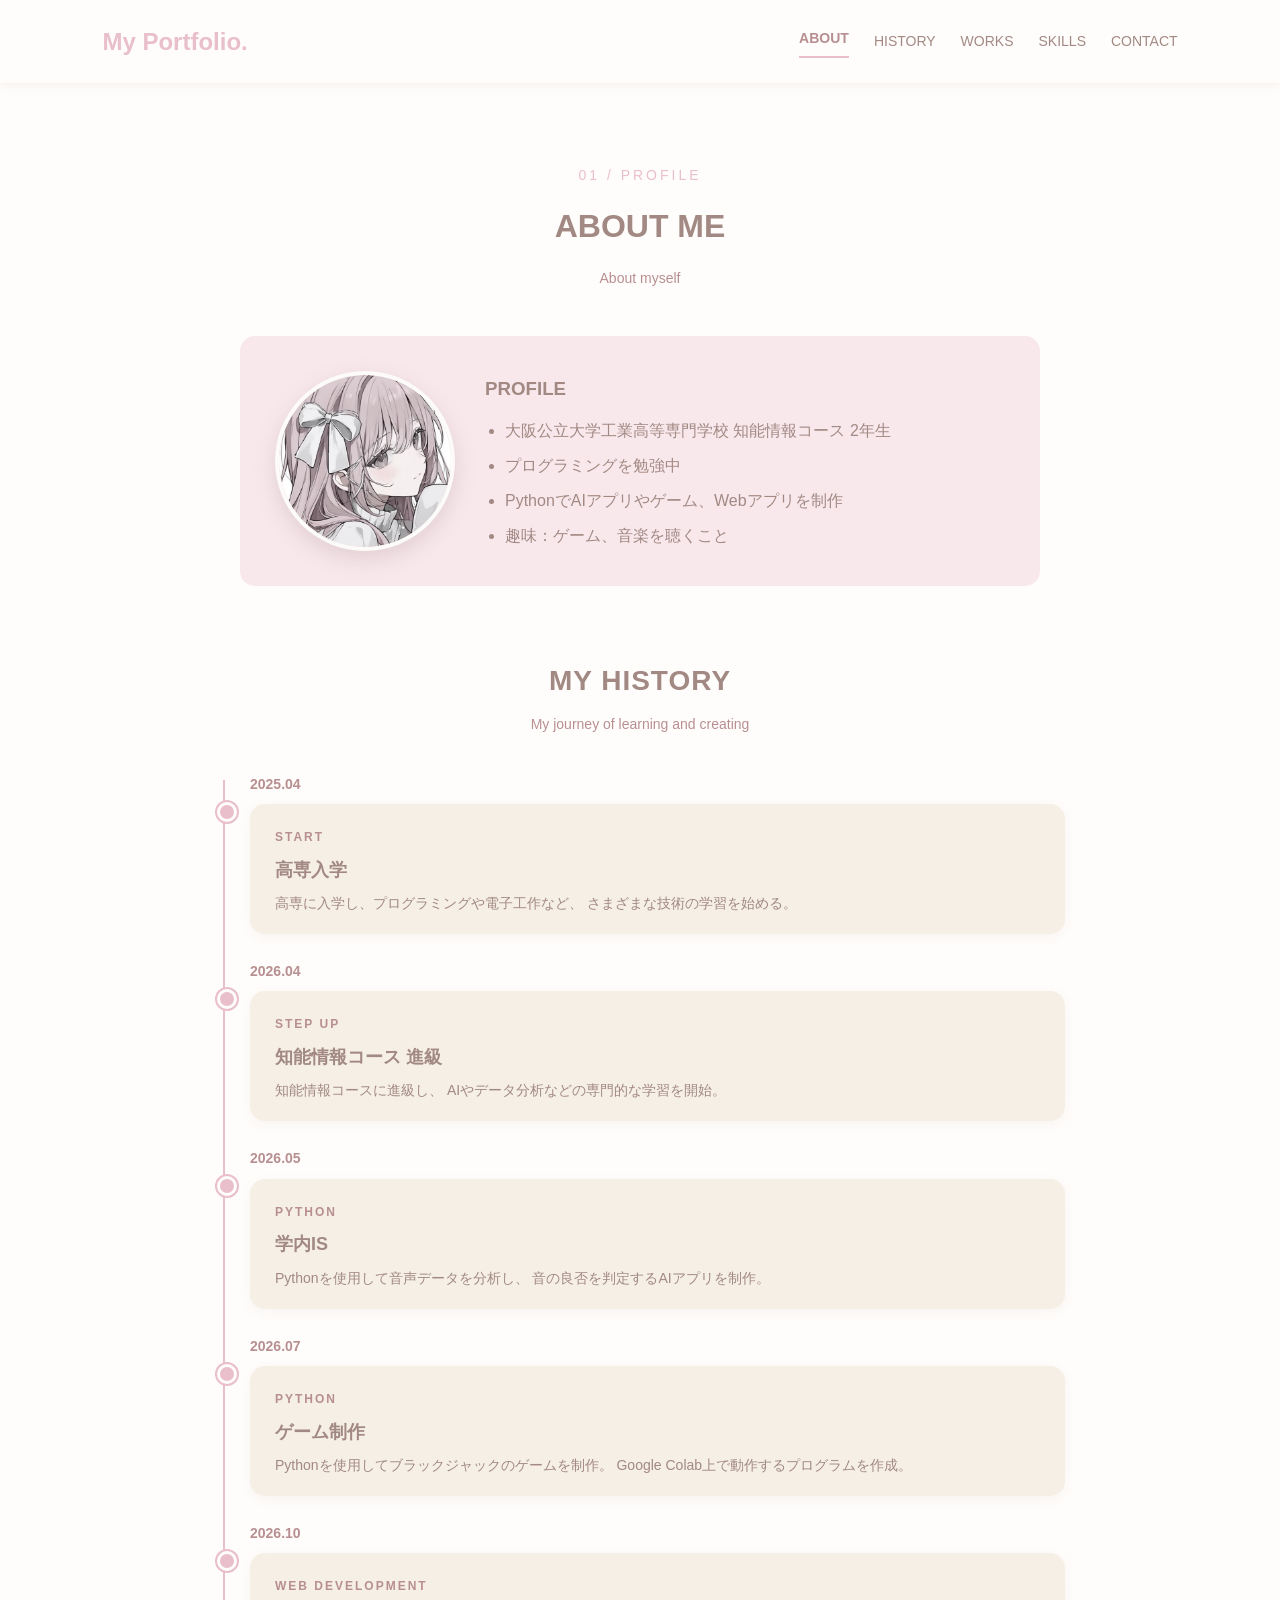
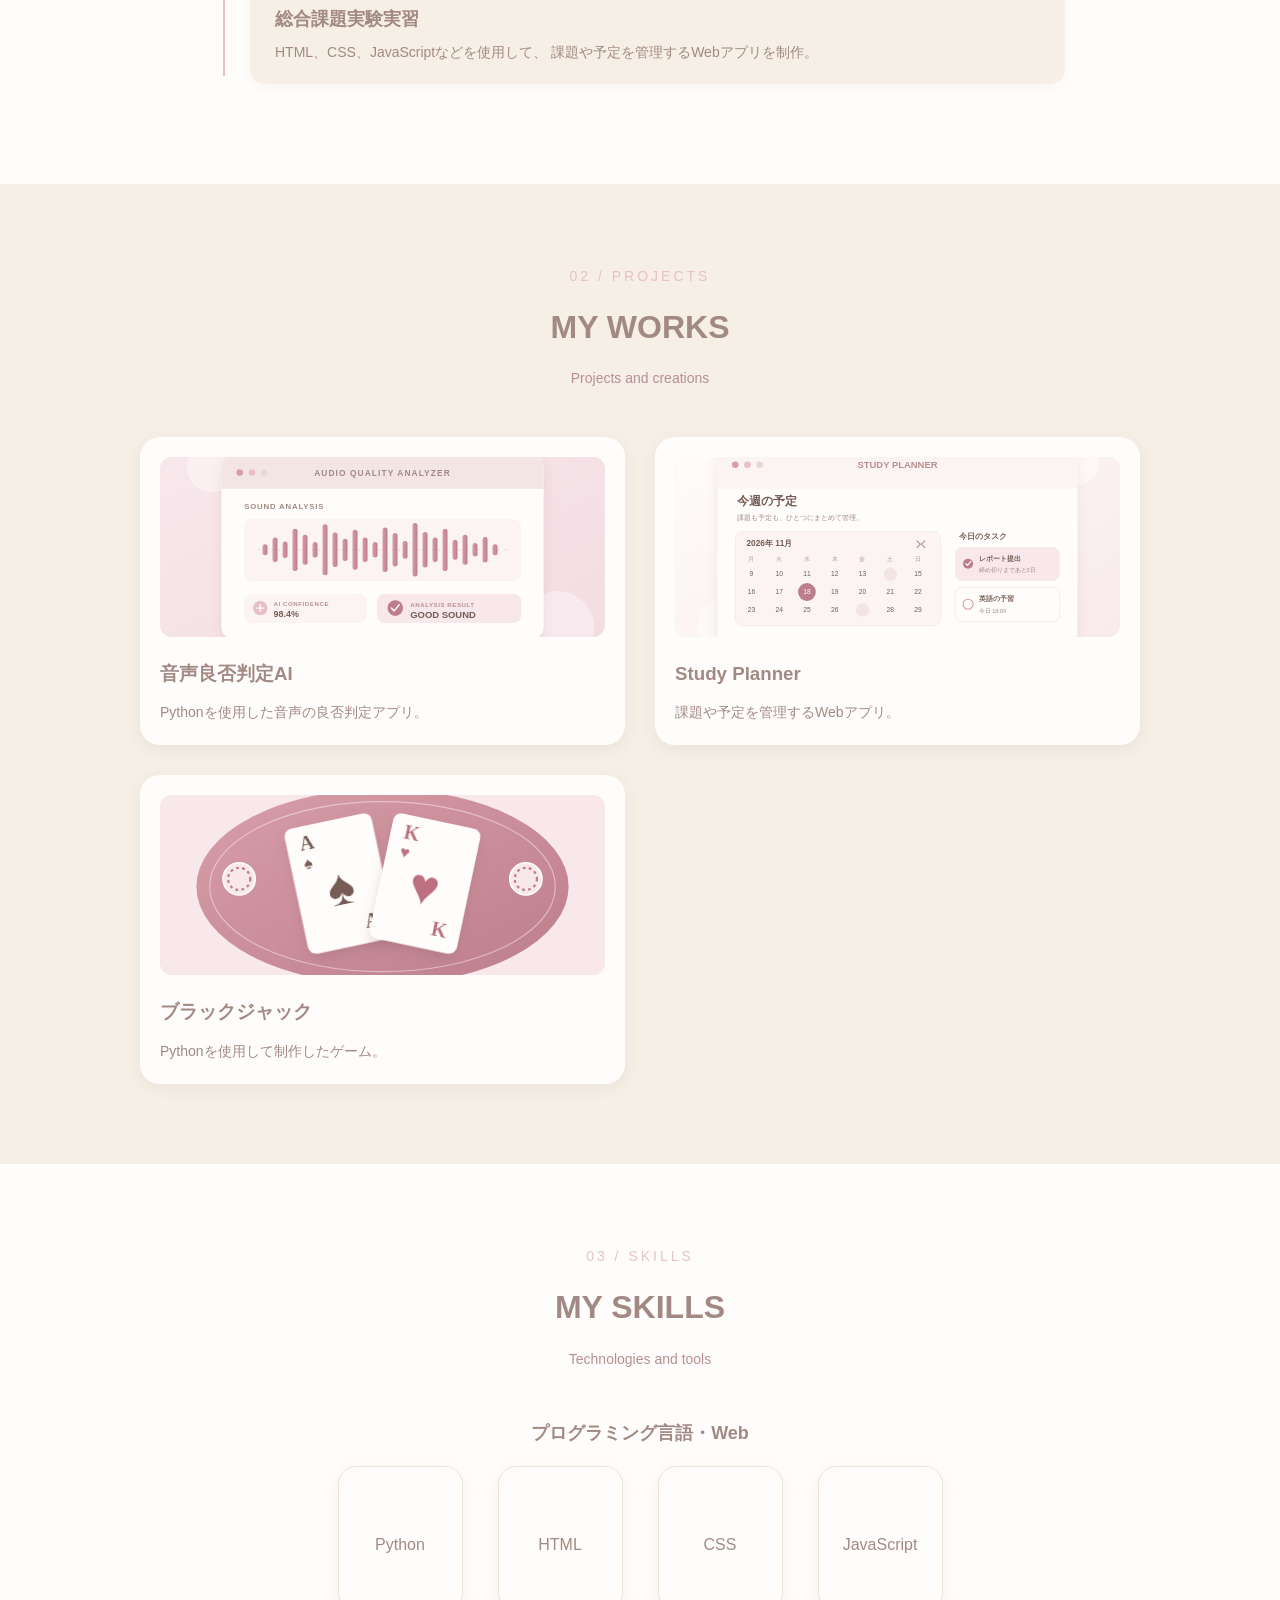
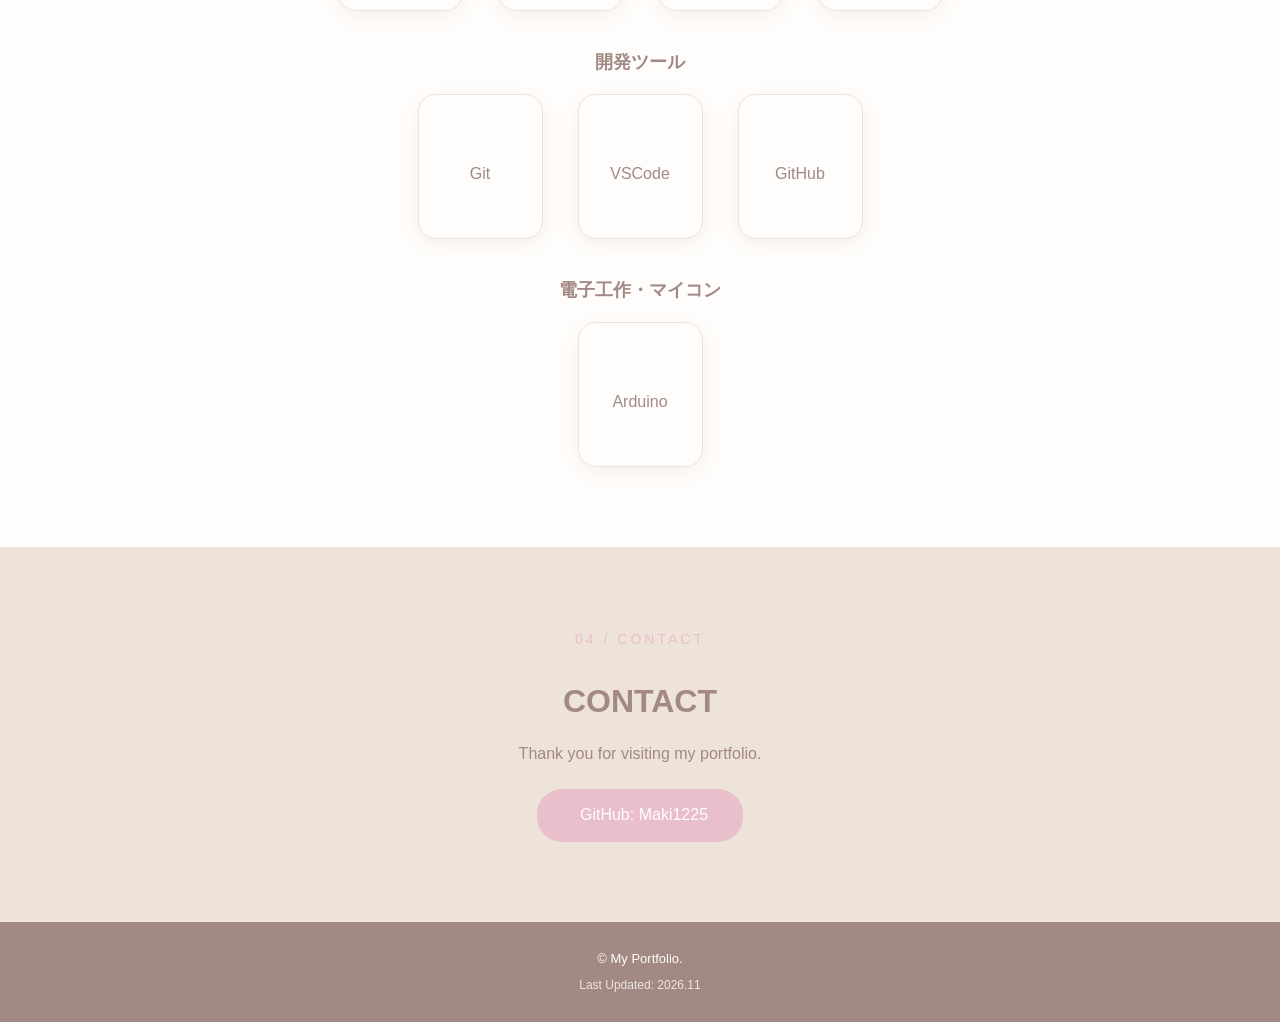
==== commit 125fa494: "Add blackjack GitHub link" ====
--- a/index.html
+++ b/index.html
@@ -159,7 +159,7 @@
         <!-- PROJECT 02 -->
         <div class="work-card" data-category="web" data-project="studyplanner" role="button" tabindex="0">
           <div class="work-image">
-            <img src="images/project02.png" alt="Study Planner">
+            <img src="images/studyplanner-cover.svg" alt="Study Plannerのカレンダーと課題管理画面のイラスト">
           </div>
           <div class="work-info">
             <h3>Study Planner</h3>
@@ -384,30 +384,38 @@
         <h2>ブラックジャック</h2>
 
         <p class="project-subtitle">
-          Python / Google Colab
+          Python / Google Colab → HTML / CSS / JavaScript
         </p>
 
         <h3>Overview</h3>
         <p>
-          Pythonを使用して制作したゲームです。
-          Google Colabを開発環境として使用し、
-          実際に遊ぶことができるプログラムを制作しました。
+          授業の課題として、Pythonでブラックジャックを制作しました。
+          最初のバージョンはGoogle Colab上で動作するプログラムです。
+          課題終了後、ブラウザー上で遊べるゲームとして作り替えました。
         </p>
 
         <h3>Development</h3>
         <p>
-          ゲームの動作や進行に必要な処理をPythonで実装しました。
-          プログラムの構成や処理の流れを考えながら制作しました。
+          Web版では、HTMLで画面を構成し、CSSでデザインを整え、
+          JavaScriptでカードのシャッフル、得点計算、ゲーム進行、勝敗判定を実装しました。
+          難易度選択や戦績表示にも対応し、難易度選択へ戻ると戦績がリセットされます。
         </p>
 
         <h3>Technologies</h3>
         <p>
-          Python / Google Colab
+          Python / Google Colab / HTML / CSS / JavaScript
+        </p>
+        <h3>Play</h3>
+        <p>
+          <a href="blackjack/index.html" target="_blank" rel="noopener noreferrer">
+            ブラックジャックを遊ぶ
+          </a>
         </p>
         <h3>GitHub</h3>
         <p>
-          <a href="https://github.com/Maki1225/blackjack-python" target="_blank" rel="noopener noreferrer">
-            GitHubでソースコードを見る
+          <a href="https://github.com/Maki1225/Portfolio/blob/main/課題04_21_SM.ipynb" target="_blank"
+            rel="noopener noreferrer">
+            GitHubで作品を見る
           </a>
         </p>
 
@@ -419,13 +427,6 @@
           <img src="images/blackjack-04.png" alt="ブラックジャックの画面4">
           <!-- 後からスクリーンショットを4枚以上追加 -->
         </div>
-
-        <h3>Link</h3>
-        <p>
-          <a href=" https://colab.research.google.com/drive/16HE3-ZgCS3ziQcXTna_pBtovIT29ucmE" target="_blank"
-            rel="noopener noreferrer">
-            Google Colab
-          </a>
         </p>
 
       </div>
--- a/css/style.css
+++ b/css/style.css
@@ -252,7 +252,7 @@
   text-align: left;
 }
 
-.profile-text li + li {
+.profile-text li+li {
   margin-top: 6px;
 }
 
@@ -535,7 +535,7 @@
   font-size: 13px;
 }
 
-footer p + p {
+footer p+p {
   margin-top: 5px;
   font-size: 12px;
   opacity: 0.8;
@@ -890,6 +890,7 @@
     opacity: 0;
     transform: scale(0.94) translateY(10px);
   }
+
   to {
     opacity: 1;
     transform: scale(1) translateY(0);
@@ -1105,4 +1106,22 @@
     font-size: 16px;
     font-weight: 500;
   }
+}
+
+/* GitHubリンク */
+#project03Project a {
+  display: inline-block;
+  padding: 10px 22px;
+  margin-top: 8px;
+  color: #fffdfb;
+  background-color: #B88F91;
+  text-decoration: none;
+  border-radius: 25px;
+  font-size: 14px;
+  transition: 0.3s;
+}
+
+#project03Project a:hover {
+  background-color: #a4777c;
+  transform: translateY(-2px);
 }
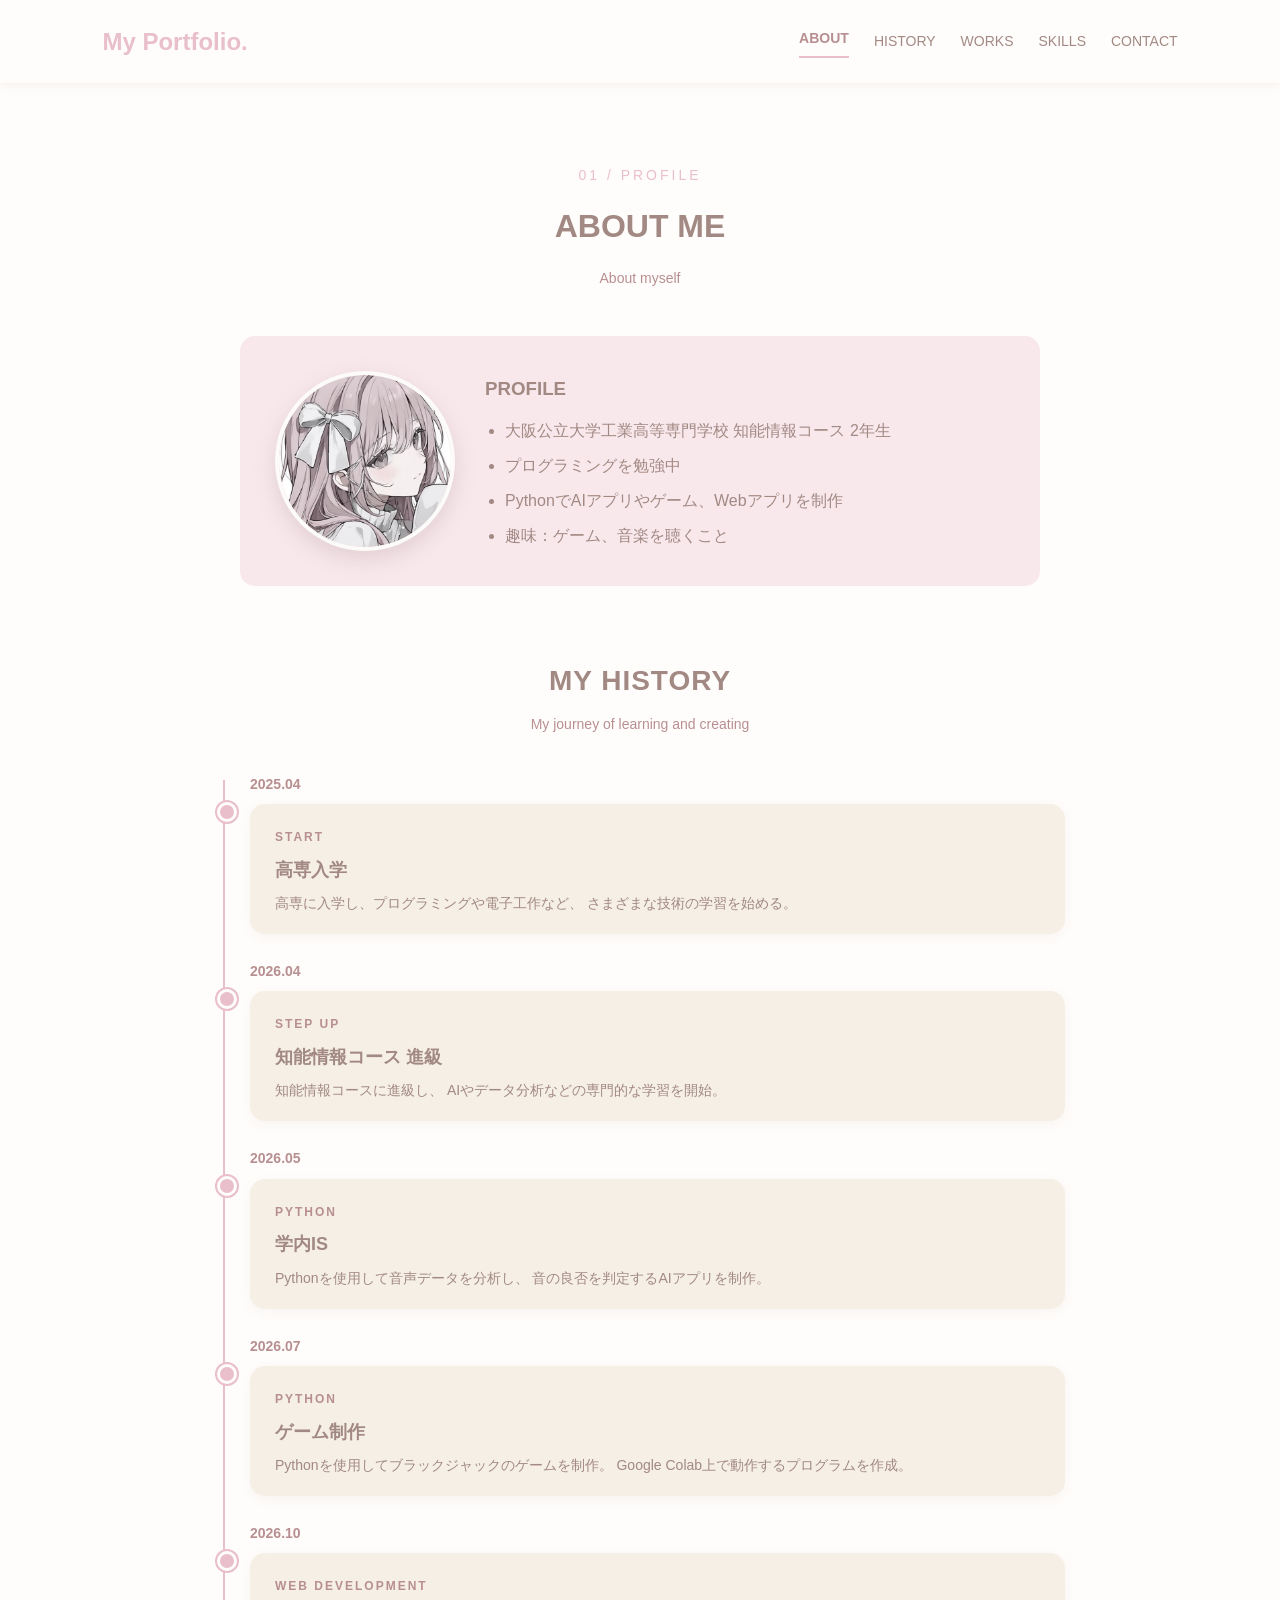
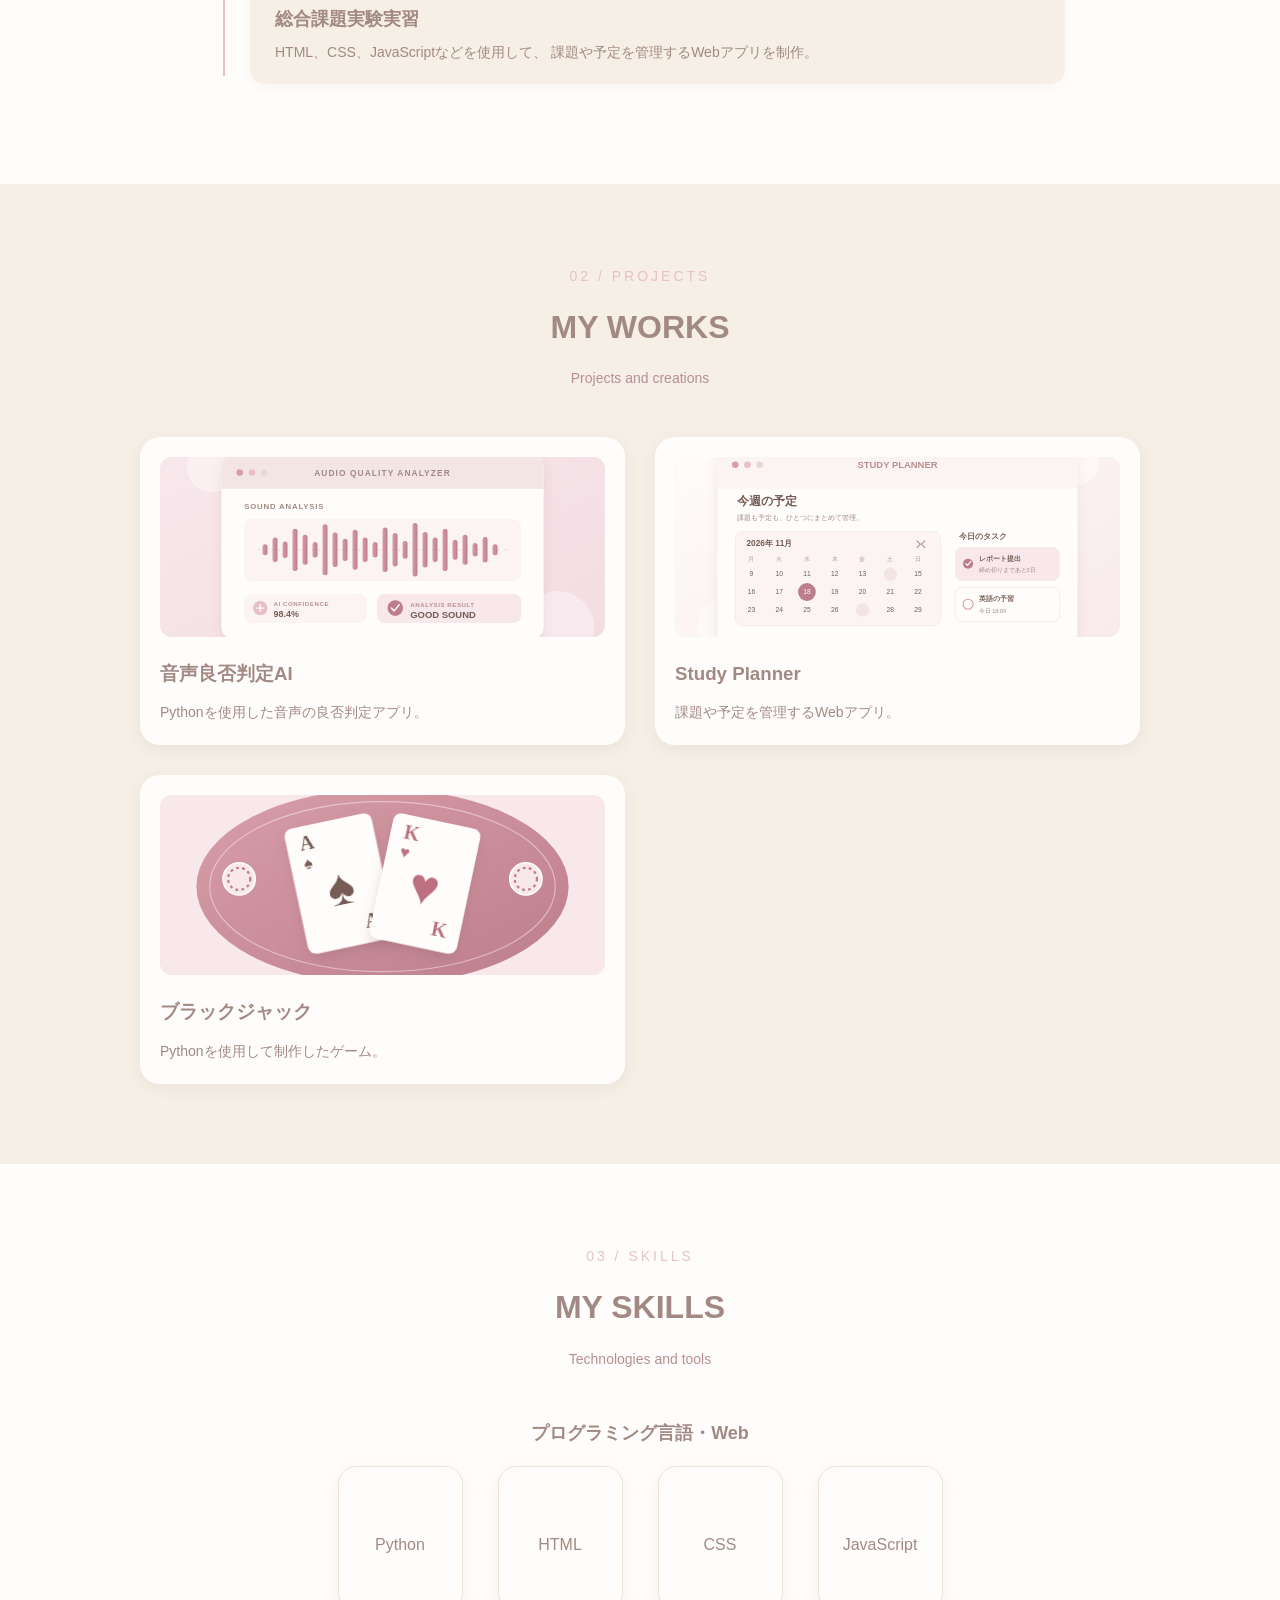
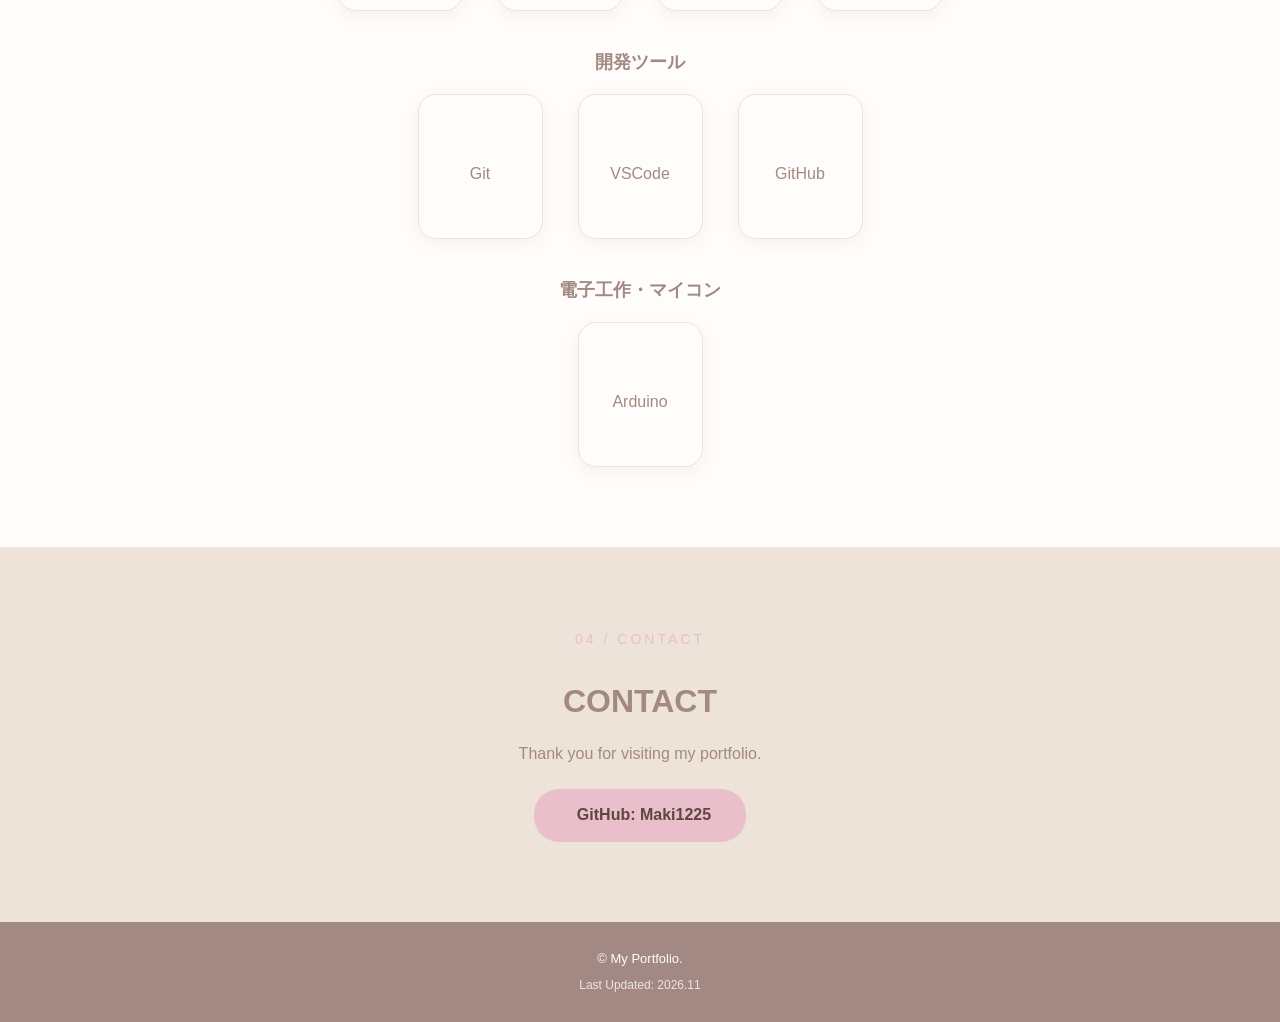
==== commit 5df189ac: "Add blackjack GitHub link" ====
--- a/index.html
+++ b/index.html
@@ -371,7 +371,7 @@
 
         <h3>Link</h3>
         <p>
-          <a href="https://schedule-sai.vercel.app/" target="_blank" rel="noopener noreferrer">
+          <a class="contact-button" href="https://schedule-sai.vercel.app/" target="_blank" rel="noopener noreferrer">
             Study Plannerを開く
           </a>
         </p>
@@ -391,7 +391,7 @@
         <p>
           授業の課題として、Pythonでブラックジャックを制作しました。
           最初のバージョンはGoogle Colab上で動作するプログラムです。
-          課題終了後、ブラウザー上で遊べるゲームとして作り替えました。
+          課題終了後、ブラウザ上で遊べるゲームとして作り替えました。
         </p>
 
         <h3>Development</h3>
@@ -407,14 +407,14 @@
         </p>
         <h3>Play</h3>
         <p>
-          <a href="blackjack/index.html" target="_blank" rel="noopener noreferrer">
+          <a class="contact-button" href="blackjack/index.html" target="_blank" rel="noopener noreferrer">
             ブラックジャックを遊ぶ
           </a>
         </p>
         <h3>GitHub</h3>
         <p>
-          <a href="https://github.com/Maki1225/Portfolio/blob/main/課題04_21_SM.ipynb" target="_blank"
-            rel="noopener noreferrer">
+          <a class="contact-button" href="https://github.com/Maki1225/Portfolio/blob/main/課題04_21_SM.ipynb"
+            target="_blank" rel="noopener noreferrer">
             GitHubで作品を見る
           </a>
         </p>
--- a/css/style.css
+++ b/css/style.css
@@ -510,9 +510,10 @@
   display: inline-block;
   padding: 12px 35px;
   background-color: var(--main-color);
-  color: var(--white);
+  color: #60463f;
   text-decoration: none;
   border-radius: 25px;
+  font-weight: 700;
   transition: 0.3s;
 }
 
@@ -521,7 +522,8 @@
 }
 
 .contact-button:hover {
-  background-color: var(--sub-color);
+  background-color: #8c5863;
+  color: var(--white);
 }
 
 /* =========================
@@ -997,13 +999,13 @@
   font-size: 18px;
 }
 
-.project-content a {
+.project-content a:not(.contact-button) {
   color: var(--sub-color);
   text-decoration: underline;
   transition: color 0.3s;
 }
 
-.project-content a:hover {
+.project-content a:not(.contact-button):hover {
   color: var(--main-color);
 }
 
